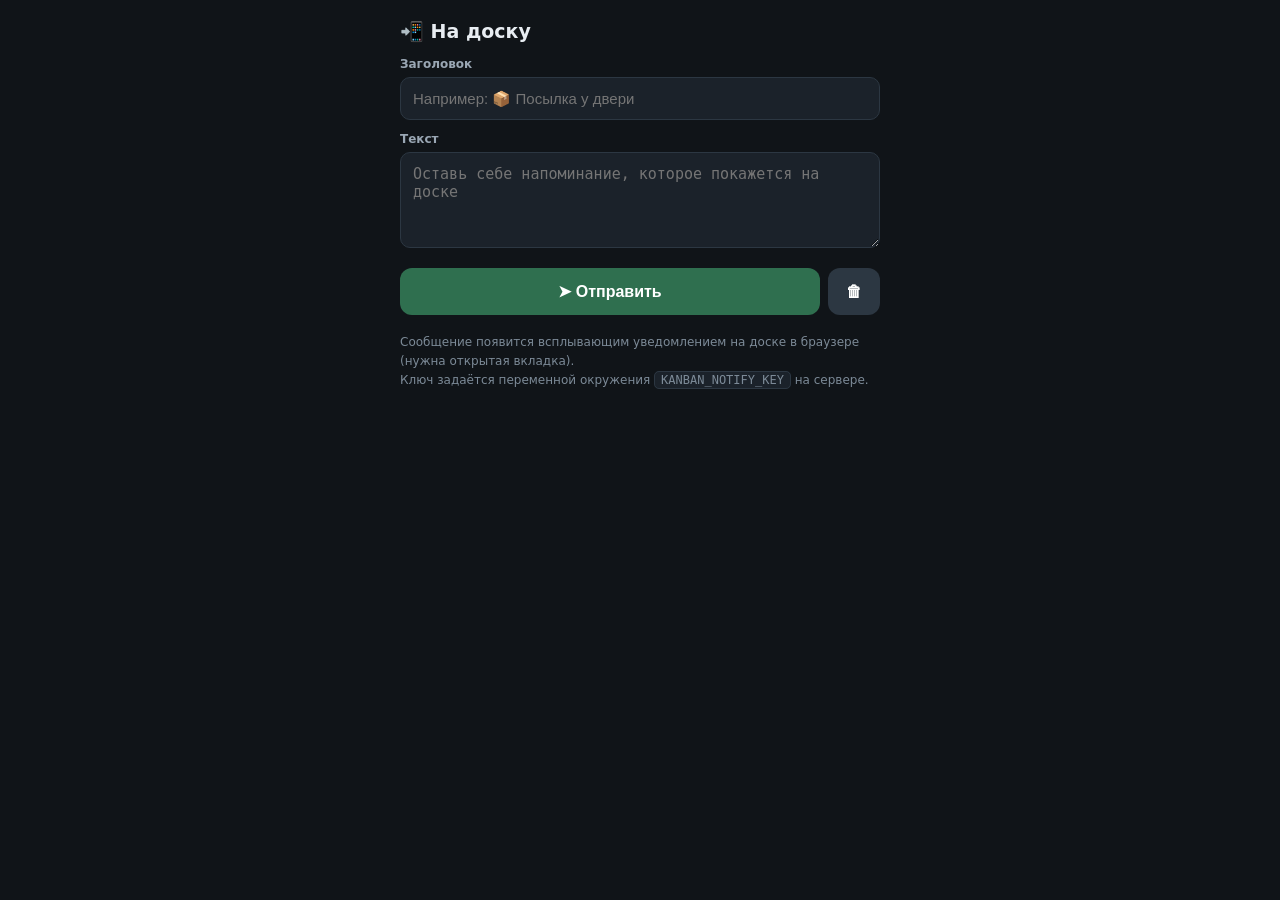
==== public/notify.html @ 5dd57509 "feat: уведомления со смартфона на доску (POST /api/notify/send + SSE /api/notify/events + /notify.ht" ====
<!DOCTYPE html>
<html lang="ru">
<head>
<meta charset="utf-8">
<meta name="viewport" content="width=device-width, initial-scale=1.0, maximum-scale=1.0, user-scalable=no">
<title>📲 Уведомление на доску</title>
<style>
  body { font-family: system-ui, -apple-system, sans-serif; margin: 0; background: #101418; color: #e8edf2; min-height: 100vh; }
  .wrap { max-width: 480px; margin: 0 auto; padding: 20px 16px 30px; }
  h1 { font-size: 19px; margin: 0 0 14px; font-weight: 700; display: flex; align-items: center; gap: 8px; }
  label { display: block; font-size: 12px; color: #9aa7b4; margin: 12px 0 6px; font-weight: 600; }
  input, textarea { width: 100%; box-sizing: border-box; background: #1b222a; border: 1px solid #2c3742; color: #e8edf2; border-radius: 10px; padding: 12px; font-size: 15px; }
  textarea { min-height: 96px; resize: vertical; }
  .row { display: flex; gap: 8px; margin-top: 16px; }
  button { flex: 1; background: #2f6f4f; border: 0; color: #fff; border-radius: 12px; padding: 14px; font-size: 16px; font-weight: 700; cursor: pointer; }
  button.reset { flex: 0 0 auto; background: #2c3742; padding: 14px 18px; }
  button:active { transform: scale(.97); }
  #status { margin-top: 14px; font-size: 14px; border-radius: 10px; padding: 12px; display: none; background: #1b2a22; color: #8fd6a8; }
  #status.err { background: #2a1b1b; color: #f0a8a0; }
  .hint { margin-top: 18px; font-size: 12px; color: #7c8a97; line-height: 1.6; }
  kbd { background: #1b222a; border: 1px solid #2c3742; border-radius: 5px; padding: 1px 6px; font-family: monospace; }
</style>
</head>
<body>
<div class="wrap">
  <h1>📲 На доску</h1>
  <label>Заголовок</label>
  <input id="title" type="text" placeholder="Например: 📦 Посылка у двери">
  <label>Текст</label>
  <textarea id="text" placeholder="Оставь себе напоминание, которое покажется на доске"></textarea>
  <div class="row">
    <button id="send">➤ Отправить</button>
    <button class="reset" id="clear" title="Очистить">🗑</button>
  </div>
  <div id="status"></div>
  <div class="hint">
    Сообщение появится всплывающим уведомлением на доске в браузере (нужна открытая вкладка).<br>
    Ключ задаётся переменной окружения <kbd>KANBAN_NOTIFY_KEY</kbd> на сервере.
  </div>
</div>
<script>
(function () {
  var s = document.getElementById('status');
  function set(msg, err) {
    s.textContent = msg;
    s.className = err ? 'err' : '';
    s.style.display = 'block';
    setTimeout(function () { s.style.display = 'none'; }, 5000);
  }
  document.getElementById('send').addEventListener('click', async function () {
    var title = document.getElementById('title').value.trim();
    var text = document.getElementById('text').value.trim();
    if (!title && !text) { set('Заполни хотя бы одно поле', true); return; }
    try {
      var r = await fetch('/api/notify/send', {
        method: 'POST',
        headers: { 'Content-Type': 'application/json' },
        body: JSON.stringify({ title: title, text: text, app: 'Телефон' })
      });
      var d = await r.json();
      if (d.ok) { set('✓ Отправлено'); document.getElementById('text').value = ''; }
      else set(d.error || ('Ошибка ' + r.status), true);
    } catch (e) { set('Сеть недоступна', true); }
  });
  document.getElementById('clear').addEventListener('click', function () {
    document.getElementById('title').value = '';
    document.getElementById('text').value = '';
  });
})();
</script>
</body>
</html>
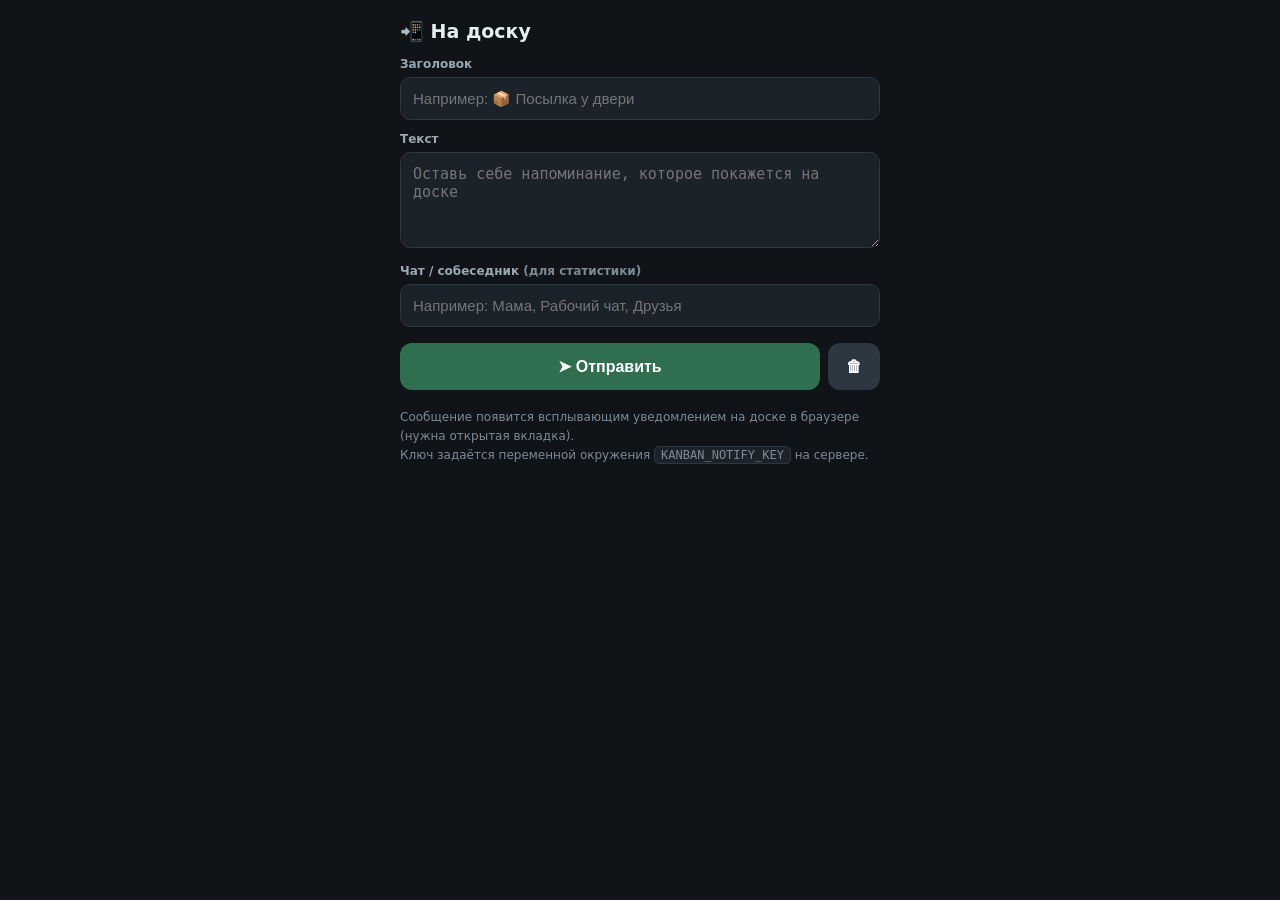
==== commit 47a015eb: "feat: глобальный зум интерфейса + вкладки 🎮 Игры, 📨 Сообщения, ▶ YouTube Зум (новое): - CSS zoom на " ====
--- a/public/notify.html
+++ b/public/notify.html
@@ -28,6 +28,8 @@
   <input id="title" type="text" placeholder="Например: 📦 Посылка у двери">
   <label>Текст</label>
   <textarea id="text" placeholder="Оставь себе напоминание, которое покажется на доске"></textarea>
+  <label>Чат / собеседник <span style="color:#7c8a97">(для статистики)</span></label>
+  <input id="chat" type="text" placeholder="Например: Мама, Рабочий чат, Друзья">
   <div class="row">
     <button id="send">➤ Отправить</button>
     <button class="reset" id="clear" title="Очистить">🗑</button>
@@ -50,12 +52,13 @@
   document.getElementById('send').addEventListener('click', async function () {
     var title = document.getElementById('title').value.trim();
     var text = document.getElementById('text').value.trim();
+    var chat = document.getElementById('chat').value.trim();
     if (!title && !text) { set('Заполни хотя бы одно поле', true); return; }
     try {
       var r = await fetch('/api/notify/send', {
         method: 'POST',
         headers: { 'Content-Type': 'application/json' },
-        body: JSON.stringify({ title: title, text: text, app: 'Телефон' })
+        body: JSON.stringify({ title: title, text: text, app: 'Телефон', chat: chat })
       });
       var d = await r.json();
       if (d.ok) { set('✓ Отправлено'); document.getElementById('text').value = ''; }
